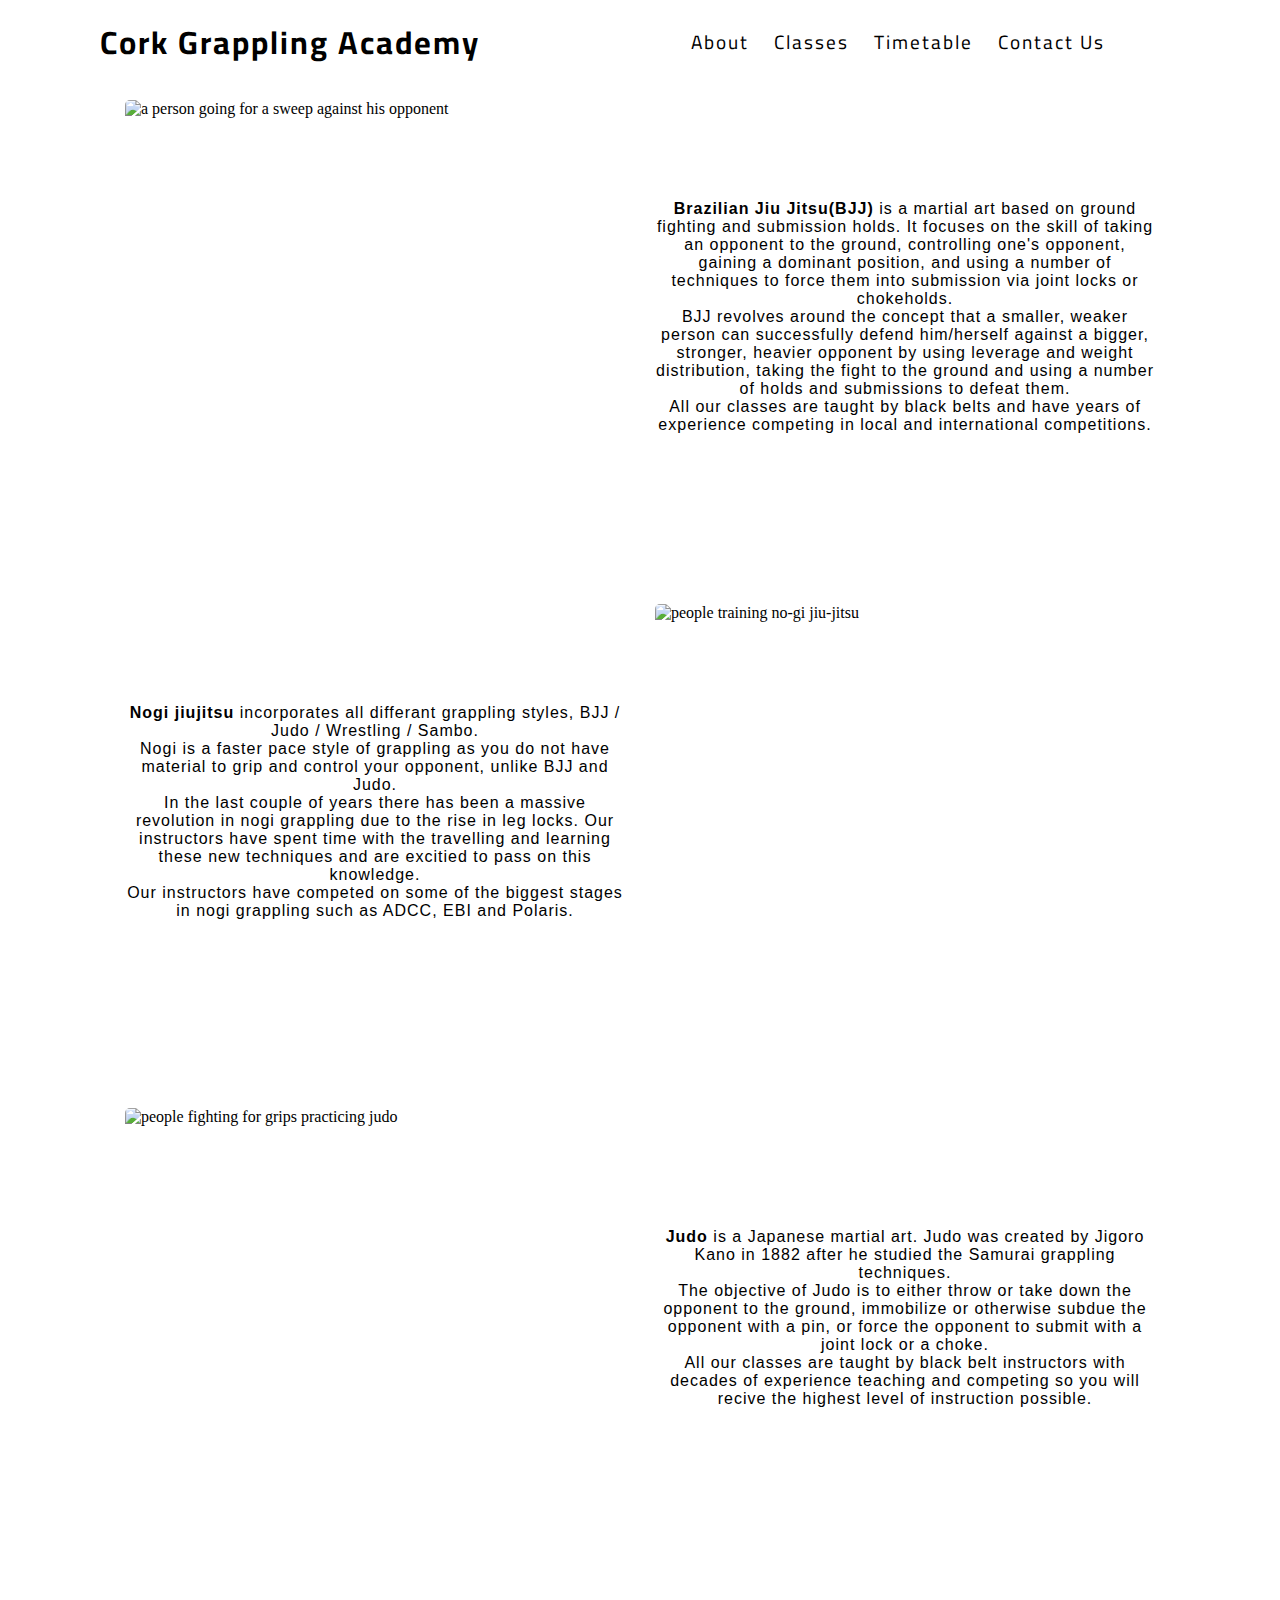
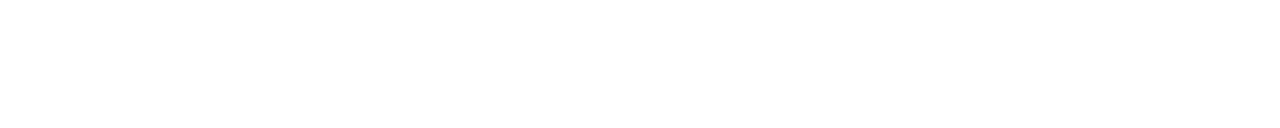
==== classes.html @ ef188385 "Fixed test area for contact-form, message now appears" ====
<!DOCTYPE html>
<html lang="en">
<head>
    <meta charset="UTF-8">
    <meta http-equiv="X-UA-Compatible" content="IE=edge">
    <meta name="viewport" content="width=device-width, initial-scale=1.0">
    <link rel="stylesheet" href="https://use.fontawesome.com/releases/v5.15.4/css/all.css" integrity="sha384-DyZ88mC6Up2uqS4h/KRgHuoeGwBcD4Ng9SiP4dIRy0EXTlnuz47vAwmeGwVChigm" crossorigin="anonymous">
    <meta name="description" content="BJJ/Judo club for adults and kids in Cork,Ireland">
    <meta name="keywords" content="bjj,judo,grappling,adults,kids,fitness,cork,ireland">
    <link rel="stylesheet" href="assets/style.css">
    <link rel="preconnect" href="https://fonts.googleapis.com">
<link rel="preconnect" href="https://fonts.gstatic.com" crossorigin>
<link href="https://fonts.googleapis.com/css2?family=Cairo:wght@700&display=swap" rel="stylesheet">
<link rel="stylesheet" href="https://use.fontawesome.com/releases/v5.15.4/css/all.css" integrity="sha384-DyZ88mC6Up2uqS4h/KRgHuoeGwBcD4Ng9SiP4dIRy0EXTlnuz47vAwmeGwVChigm" crossorigin="anonymous">
    <title>Cork Grappling Acadamy</title>
</head>
<body>
    <!-- Navbar -->
    <header aria-label="the header section of the page">
        <h1 id="logo">Cork Grappling Academy</h1>
        <nav id="menu">
            <ol>
                <li><a href="index.html" aria-label="a link to the homepage section of the site">About</a></li>
                <li><a href="classes.html" aria-label="a link to the classes section of the site">Classes</a></li>
                <li><a href="timetable.html" aria-label="a link to the timetable section of the site">Timetable</a></li>
                <li><a href="contact-us.html" aria-label="a link to the contact us section of the site">Contact Us</a></li>
            </ol>
        </nav>
    </header>
    <!-- Class descriptions -->
    <!-- Brazilian Jiu-jitsu -->
    <section id="first-section">
        <div id="bjj">
            <img src="assets/images/BUTTERFLY GUARD-2.jpg" alt="a person going for a sweep against his opponent">
            <p><b>Brazilian Jiu Jitsu(BJJ)</b> is a martial art based on ground fighting and submission holds.
            It focuses on the skill of taking an opponent to the ground, controlling one's opponent, gaining a dominant position, and using a number of techniques to force them into submission via joint locks or chokeholds.<br>
            BJJ revolves around the concept that a smaller, weaker person can successfully defend him/herself against a bigger, stronger, heavier opponent by using leverage and weight distribution, taking the fight to the ground and using a number of holds and submissions to defeat them.
            <br>All our classes are taught by black belts and have years of experience competing in local and international competitions.
            </p>
        </div>
    </section>
    <!-- No-gi grappling -->
    <section id="second-section">
        <div id="grappling-image">
            <img src="assets/images/stand-up-3.jpg" alt="people training no-gi jiu-jitsu">
            <p><b>Nogi jiujitsu</b> incorporates all differant grappling styles, BJJ / Judo / Wrestling / Sambo.<br>
            Nogi is a faster pace style of grappling as you do not have material to grip and control your opponent, unlike BJJ and Judo.<br>
            In the last couple of years there has been a massive revolution in nogi grappling due to the rise in leg locks. Our instructors have spent time with the travelling and learning these new techniques and are excitied to pass on this knowledge.
            <br> Our instructors have competed on some of the biggest stages in nogi grappling such as ADCC, EBI and Polaris.
            </p>
        </div>
    </section>
    <!-- Judo -->
    <section id="third-section">
        <div id="judo">
            <img src="assets/images/judo-throw.jpg" alt="people fighting for grips practicing judo">
            <p><b>Judo</b> is a Japanese martial art. Judo was created by Jigoro Kano in 1882 after he studied the Samurai grappling techniques.<br>
                The objective of Judo is to either throw or take down the opponent to the ground, immobilize or otherwise subdue the opponent with a pin, or force the opponent to submit with a joint lock or a choke.<br>
                All our classes are taught by black belt instructors with decades of experience teaching and competing so you will recive the highest level of instruction possible.
            </p>
        </div>
    </section>
    <!-- Footer -->
    <footer aria-label="the footer section of the page">    
        <ul class="social-media">
            <li>
                <a href="https://facebook.com" target="_blank" rel="noopener" aria-label="Vitis our facebook page(opens in a new tab)"><i class="fab fa-facebook"></i></a>
            </li>
            <li>
                <a href="https://twitter.com" target="_blank" rel="noopener" aria-label="Vitis our twitter page(opens in a new tab)"><i class="fab fa-twitter-square"></i></a>
            </li>
            <li>
                <a href="https://youtube.com" target="_blank" rel="noopener" aria-label="Vitis our youtube page(opens in a new tab)"><i class="fab fa-youtube-square"></i></a>
            </li>
            <li>
                <a href="https://instagram.com" target="_blank" rel="noopener" aria-label="Vitis our instagram page(opens in a new tab)"><i class="fab fa-instagram"></i></a>
            </li>
        </ul>
    </footer>
    
</body>
</html>
---- assets/style.css ----
*{
    margin:0;
    padding: 0;
    border: none;
}

/* landing page */

/* logo and menu*/

#logo{
    float:left;
    margin-left: 100px;
    font-family: 'Cairo', sans-serif;
    letter-spacing: 2px;
}

#menu{
font-family: 'Cairo', sans-serif;
font-size: 120%;

}

#menu ol{
    display: flex;
    flex-direction: row;
    float:right;
    margin-right: 150px;
}

#menu li{
    list-style-type: none;
    letter-spacing: 2px;
    margin-right: 25px;
    
}

#menu, #logo{
    line-height: 85px;
    height: 100px;
}

#menu a{
    text-decoration: none;
    color: black;
}

#menu a:hover{
    border-bottom: 1px solid black;
    color: rgb(228, 58, 58);
}

/* image-section */

#image-outer{
    height:600px;
    width:100%;
    overflow:hidden;
    position:relative;
}

#image-main{
    height: 600px;
    width:100%;
    background:url(../assets/images/bjj-class-large.jpg) no-repeat center center;
    background-size:cover;
}

/* homepage */

#arrival-info{
    height: 400px;
}

#club-info{
    text-align: center;
    margin-top: 150px;
}

#club-info h1{
    font-family:'Cairo', sans-serif;
    font-size: 300%;
    letter-spacing: 2px;
}

#club-info p{
    font-family: 'Mohave', sans-serif;
    margin-left: 150px;
    margin-right: 150px;
    font-size: 150%;
    letter-spacing: 2px;
}

#club-info hr{
    border-bottom: 1px solid lightgray;
    width: auto;
    margin-top: 5px;
}

/* page-links */

#page-links{
    width:100%;
    height:400px;
    display: inline-flex;
    margin-bottom: 10%;
    justify-content: space-evenly;
}

#classes-link{
    width:450px;
    float: left;
    clear: both;
    height:500px;
    text-align: center;
    letter-spacing: 2px;
}

#timetable-link{
    width:450px;
    float: center;
    clear: both;
    height:500px;
    text-align: center;
    letter-spacing: 2px; 
}

#contact-us-link{
    width: 450px;
    float: right;
    clear: both;
    height:500px;
    text-align: center;
    letter-spacing: 2px;
}

#page-links img{
    height: 500px;
    width:100%;
    border-radius: 5px;
}

#page-links a{
    text-decoration: none;
    color: black;
    font-family: 'Mohave', sans-serif;
    font-size: 150%;
    letter-spacing: 2px;
    text-align: center;
    
}

#page-links a:hover{
    border-bottom: 1px solid black;
    color: rgb(228, 58, 58);
}


/* footer */

footer{
    height: 50px;
    display: flex;
    justify-content: center;
}



.social-media > li {
    display: inline;
}

.social-media i{
    font-size: 200%;
    color: black;
    padding: 15px;
    margin-bottom: 20px;
}

.social-media i:hover{
    color: rgb(228, 58, 58);
}

/* classes page */

#first-section{
    height:500px;
    width:100%;
    display: inline-flex;
    justify-content: space-evenly;
}

#bjj img{
    height: 500px;
    width:500px;
    float: left;
    border-radius: 5px;
}

#bjj p{
    height: 500px;
    width: 500px;
    float:right;
    font-family: 'Mohave', sans-serif;
    letter-spacing: 1px;
    font-size: 100%;
    text-align: center;
    margin-top: 100px;
    margin-left: 30px;
}

#second-section{
    height:500px;
    width:100%;
    display: inline-flex;
    justify-content: space-evenly;
}

#grappling-image img{
    height: 500px;
    width: 500px;
    float: right;
    border-radius: 5px;

}

#grappling-image p{
    height: 500px;
    width: 500px;
    float:left;
    font-family: 'Mohave', sans-serif;
    letter-spacing: 1px;
    font-size: 100%;
    text-align: center;
    margin-top: 100px;
    margin-right: 30px;
}

#third-section{
    height:500px;
    width:100%;
    margin-bottom: 50px;
    display: inline-flex;
    justify-content: space-evenly;
}

#judo img{
    height: 500px;
    width: 500px;
    float: left;
    border-radius: 5px;
}

#judo p{
    height:500px;
    width: 500px;
    float:right;
    font-family: 'Mohave', sans-serif;
    letter-spacing: 1px;
    font-size: 100%;
    text-align: center;
    margin-top: 120px;
    margin-left: 30px;
}

/* timetable */



#outer-section{
    height: 500px;
    width: 100%;
  margin-top: 70px;
}

#inner-section{
    height: 500px;
    width: 100%;
    text-align: center;
    display: flex;
    justify-content: space-around;
    letter-spacing: 1px;
}

#outer-section h1{
    text-align: center;
    font-family:'Cairo', sans-serif;
    letter-spacing: 1.5px;
    margin-bottom: 10px;
}

#timetable-header, #timetable-body{
    display: table-row-group;
    vertical-align: middle;
    box-sizing: border-box;
    font-size: 100%;
}

#timetable-header{
    font-family: 'Cairo', sans-serif;
    background-color: lightgray;
}


#timetable-body{
    font-family: 'Mohave', sans-serif;
}

#timetable-body td{
    border-top: 1px solid lightslategray;
    padding: 10px;
}

#description{
    text-align: center;
    letter-spacing: 1.5px;
    margin-bottom: 50px;
    padding:10px;
    font-size: 18px;
}

#description h2{
    font-family: 'Cairo', sans-serif;
}

#description p{
    font-family: 'Mohave', sans-serif;

}

/* contact-us */

/* form */

#form-layout{
    height:400px;
    width:100%;
   display: flex;
   justify-content:space-evenly;
    font-family: 'Mohave', sans-serif;
    font-size: 20px;
    letter-spacing: 1.5px;
    margin-top: 70px;
}

#form-layout img{
    height: 380px;
    width: auto;
    border-radius: 5px;
}

#form-section h1{
    font-family: 'Cairo', sans-serif;
    font-size: 350%;
    letter-spacing: 1.5px;
   margin-top: 100px;
   text-align: center;
}

#form-section p{
    font-family: 'Mohave', sans-serif;
    font-size: 30px;
    letter-spacing: 1.5px;
    display: flex;
   justify-content: center;
   text-align: center;
}


#your-name, #email{
    border-bottom: 1px solid lightgray;
    text-align: center;
    display: flex;
    justify-content: center;
    font-size: 15px;
}

#your-name:hover, #email:hover, textarea:hover{
    border-bottom: 1px solid black;
}

#form-layout textarea{
    height:150px;
    width:250px;
    font-family: 'Mohave', sans-serif;
}

#submit{
    font-family: 'Mohave', sans-serif;
    font-size: 15px;
    background-color: rgb(228, 58, 58);
    color: white;
    height: 40px;
    width: 80px;
    border-radius: 5px;
}

#submit:hover{
    background-color: white ;
    color: rgb(228, 58, 58);
    border: rgb(228, 58, 58) solid 1px;
}


/* video */

#video-section{
    height: 500px;
    width:100%;
    display: flex;
    justify-content: center;
    margin-top: 15px;
}


/* media queries */



@media screen and (max-width:1080px) {
    #menu{
        width: 100%;
        float: left;
    }
    #menu ol{
        float: left;
        clear: left;
        margin-left: 100px;
    }

    #menu li{
        float: left;
    }

    /* landing page */

    #image-outer{
        height:400px;
    }

    #page-links{
        width:100%;
        text-align: center;
        display: flex;
        flex-direction: column;
        height: 80%;
        align-items: center;
    }

    #classes-link img{
        height: 80%;
    }

    #timetable-link img{
        height:80%;
    }

    #contact-us-link{
        height: 80%;
    }

    /* classes-page */

    #first-section{
        width:100%;
        display: inline;
    }

    #bjj img, #bjj p{
        width:48%;
    }

    #bjj p{
        margin-right: 30px;
        margin-left: 0;
    }

    #second-section{
        width:100%;
    }

    #second-section img, #second-section p{
        width:48%;
    }

    #third-section{
        width: 100%;
    }

    #judo img, #judo p{
        width:48%;
    }

    /* timetable page */

    #outer-section{
        overflow: scroll;
        flex-direction: column;
    }

    table{
        width: 100%;
        font-size: 100%;
    }

    /* contact-us page */

    #form-section{
        width: 100%;
    }

    #form-section p{
        font-size: 160%;
    }
}


@media screen and (max-width:800px){

    /* landing page */
    
    #arrival-info {
        height: 400px;
        width: 100%;
        display: contents;
    }

    #logo{
       margin-left: 0;
       display: contents;
       font-size: 175%;
    }

    #menu{
        margin-right: 0;
        line-height: 0;
        height: 60px;
        margin-top: 3%;
        width: 100%;
        font-size: 125%;
    }

    #menu ol{
        font-size: 80%;
        margin-left: 0;
        margin-right: 0;
        display: inline-block;
    }

    #menu li{
        display: contents;
    }

    #arrival-info p{
        display: contents;
    }

    #page-links{
        margin-top: 15px;
    }

    /* classes */

    #first-section{
        width: fit-content;
        display: inline-flex;
        flex-direction: column;
        text-align: center;
        
    }

    #bjj img{
        height: 80%;
        width: 80%;
        float: none;
    }

    #bjj p{
        height:0;
        margin-top: 0;
        margin-right: 0;
        width:auto;
    }

    #second-section{
        width: fit-content;
        display: inline-flex;
        flex-direction: column;
        margin-top: 50%;
        text-align: center;
    }

    #grappling-image img{
        height: 80%;
        width: 80%;
        float: none;
    }

    #grappling-image p{
        height:0;
        margin-top: 0;
        margin-right: 0;
        width:auto;
    }

    #third-section{
        width: fit-content;
        display: inline-flex;
        flex-direction: column;
        text-align: center;
        margin-top: 5%;
    }

    #judo img{
        height: 80%;
        width: 80%;
        float: none;
    }

    #judo p{
        height:0;
        margin-top: 0;
        margin-left: 0;
        width:auto;
    }



    /* timetable */

    #inner-section{
        display: flex;
        justify-content: flex-start;
    }

    /* contact us */
    #form-layout{
        display: flex;
        flex-direction: column;
        overflow: hidden;
        height: 800px;
    }
 
}
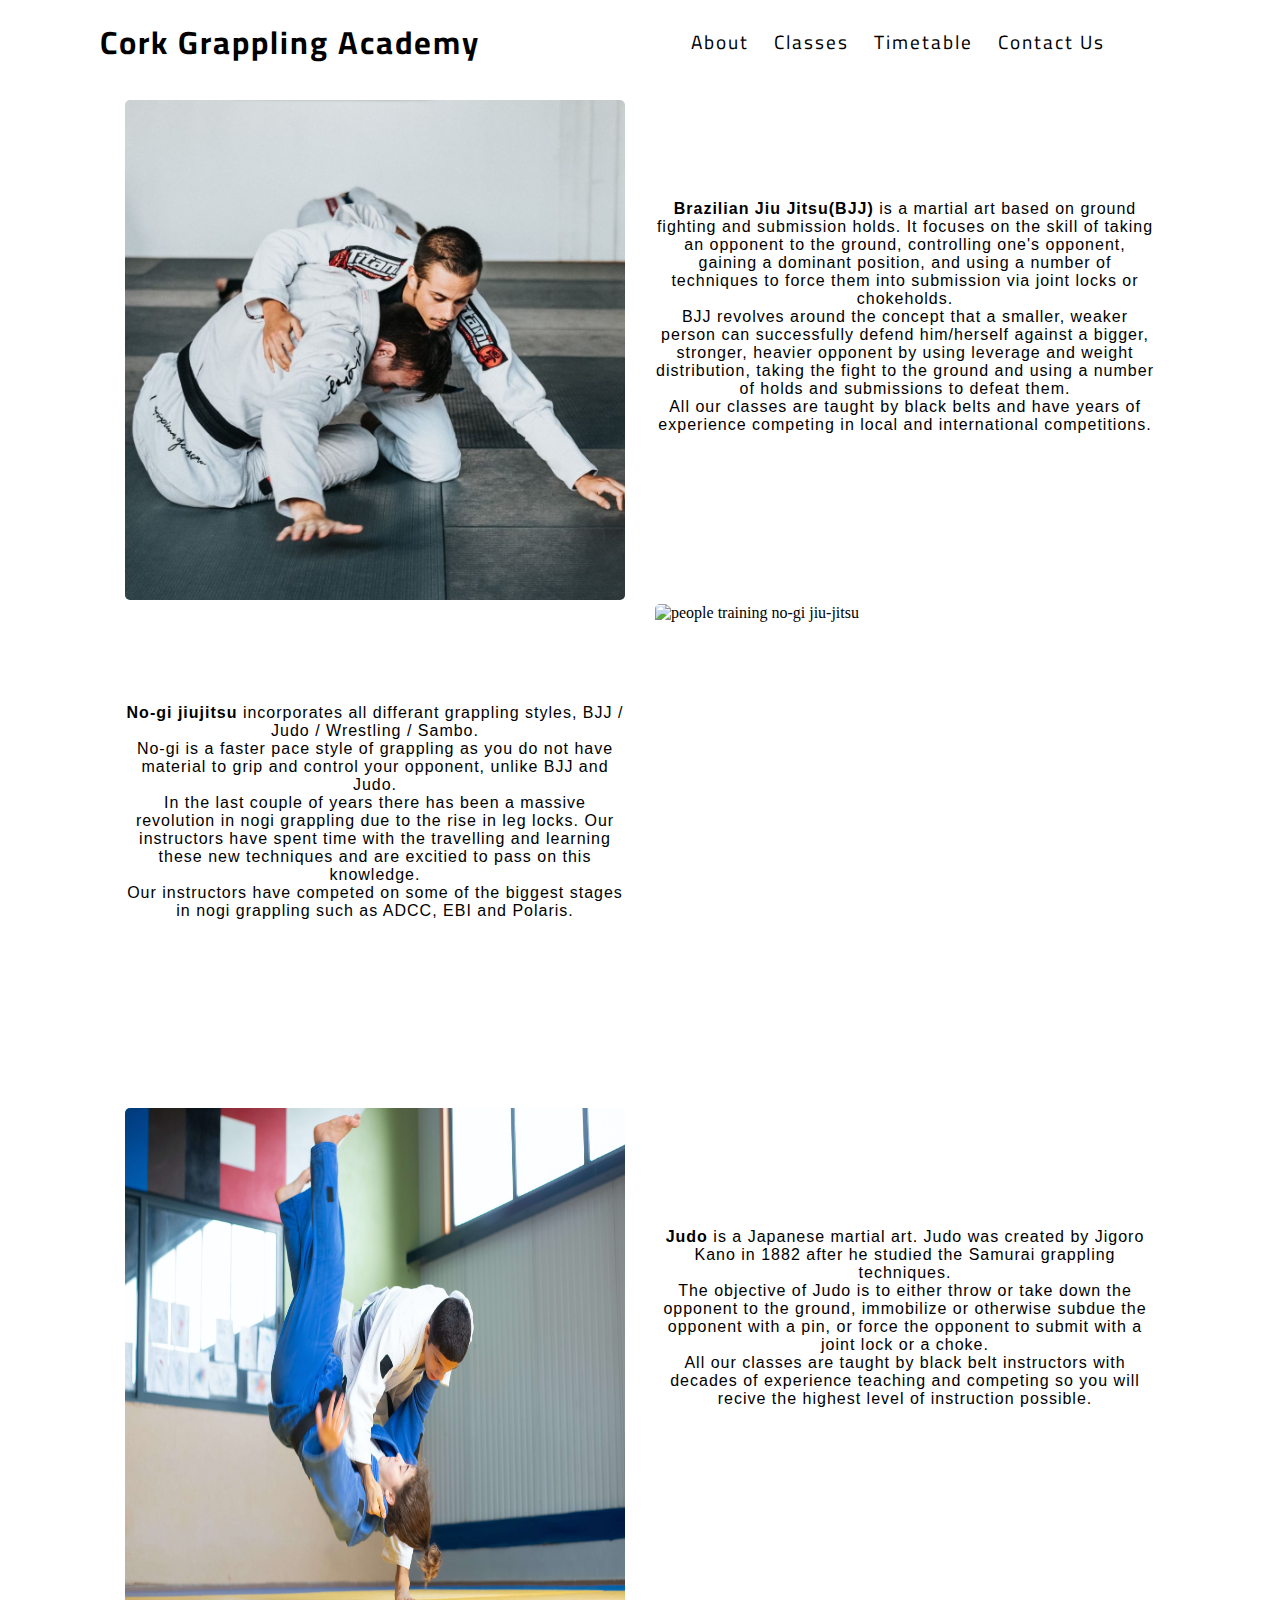
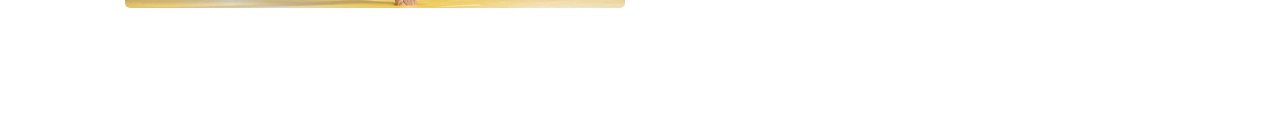
==== commit d0b03f37: "Reduced image dimensions on classes page" ====
--- a/classes.html
+++ b/classes.html
@@ -31,7 +31,7 @@
     <!-- Brazilian Jiu-jitsu -->
     <section id="first-section">
         <div id="bjj">
-            <img src="assets/images/BUTTERFLY GUARD-2.jpg" alt="a person going for a sweep against his opponent">
+            <img src="assets/images/butterfly-guard(2).jpg" alt="a person going for a sweep against his opponent">
             <p><b>Brazilian Jiu Jitsu(BJJ)</b> is a martial art based on ground fighting and submission holds.
             It focuses on the skill of taking an opponent to the ground, controlling one's opponent, gaining a dominant position, and using a number of techniques to force them into submission via joint locks or chokeholds.<br>
             BJJ revolves around the concept that a smaller, weaker person can successfully defend him/herself against a bigger, stronger, heavier opponent by using leverage and weight distribution, taking the fight to the ground and using a number of holds and submissions to defeat them.
@@ -42,9 +42,9 @@
     <!-- No-gi grappling -->
     <section id="second-section">
         <div id="grappling-image">
-            <img src="assets/images/stand-up-3.jpg" alt="people training no-gi jiu-jitsu">
-            <p><b>Nogi jiujitsu</b> incorporates all differant grappling styles, BJJ / Judo / Wrestling / Sambo.<br>
-            Nogi is a faster pace style of grappling as you do not have material to grip and control your opponent, unlike BJJ and Judo.<br>
+            <img src="assets/images/no-gi-image(2).jpg" alt="people training no-gi jiu-jitsu">
+            <p><b>No-gi jiujitsu</b> incorporates all differant grappling styles, BJJ / Judo / Wrestling / Sambo.<br>
+            No-gi is a faster pace style of grappling as you do not have material to grip and control your opponent, unlike BJJ and Judo.<br>
             In the last couple of years there has been a massive revolution in nogi grappling due to the rise in leg locks. Our instructors have spent time with the travelling and learning these new techniques and are excitied to pass on this knowledge.
             <br> Our instructors have competed on some of the biggest stages in nogi grappling such as ADCC, EBI and Polaris.
             </p>
@@ -53,7 +53,7 @@
     <!-- Judo -->
     <section id="third-section">
         <div id="judo">
-            <img src="assets/images/judo-throw.jpg" alt="people fighting for grips practicing judo">
+            <img src="assets/images/judo-throw(2).jpg" alt="people fighting for grips practicing judo">
             <p><b>Judo</b> is a Japanese martial art. Judo was created by Jigoro Kano in 1882 after he studied the Samurai grappling techniques.<br>
                 The objective of Judo is to either throw or take down the opponent to the ground, immobilize or otherwise subdue the opponent with a pin, or force the opponent to submit with a joint lock or a choke.<br>
                 All our classes are taught by black belt instructors with decades of experience teaching and competing so you will recive the highest level of instruction possible.
--- a/assets/style.css
+++ b/assets/style.css
@@ -18,7 +18,6 @@
 #menu{
 font-family: 'Cairo', sans-serif;
 font-size: 120%;
-
 }
 
 #menu ol{
@@ -31,8 +30,7 @@
 #menu li{
     list-style-type: none;
     letter-spacing: 2px;
-    margin-right: 25px;
-    
+    margin-right: 25px; 
 }
 
 #menu, #logo{
@@ -136,7 +134,7 @@
 
 #page-links img{
     height: 500px;
-    width:100%;
+    width:90%;
     border-radius: 5px;
 }
 
@@ -146,15 +144,13 @@
     font-family: 'Mohave', sans-serif;
     font-size: 150%;
     letter-spacing: 2px;
-    text-align: center;
-    
+    text-align: center; 
 }
 
 #page-links a:hover{
     border-bottom: 1px solid black;
     color: rgb(228, 58, 58);
 }
-
 
 /* footer */
 
@@ -163,8 +159,6 @@
     display: flex;
     justify-content: center;
 }
-
-
 
 .social-media > li {
     display: inline;
@@ -221,7 +215,6 @@
     width: 500px;
     float: right;
     border-radius: 5px;
-
 }
 
 #grappling-image p{
@@ -265,12 +258,10 @@
 
 /* timetable */
 
-
-
 #outer-section{
-    height: 500px;
+    height: 400px;
     width: 100%;
-  margin-top: 70px;
+    margin-top: 70px;
 }
 
 #inner-section{
@@ -282,7 +273,7 @@
     letter-spacing: 1px;
 }
 
-#outer-section h1{
+#outer-section h2{
     text-align: center;
     font-family:'Cairo', sans-serif;
     letter-spacing: 1.5px;
@@ -301,7 +292,6 @@
     background-color: lightgray;
 }
 
-
 #timetable-body{
     font-family: 'Mohave', sans-serif;
 }
@@ -325,7 +315,6 @@
 
 #description p{
     font-family: 'Mohave', sans-serif;
-
 }
 
 /* contact-us */
@@ -353,8 +342,8 @@
     font-family: 'Cairo', sans-serif;
     font-size: 350%;
     letter-spacing: 1.5px;
-   margin-top: 100px;
-   text-align: center;
+    margin-top: 100px;
+    text-align: center;
 }
 
 #form-section p{
@@ -362,8 +351,8 @@
     font-size: 30px;
     letter-spacing: 1.5px;
     display: flex;
-   justify-content: center;
-   text-align: center;
+    justify-content: center;
+    text-align: center;
 }
 
 
@@ -375,7 +364,7 @@
     font-size: 15px;
 }
 
-#your-name:hover, #email:hover, textarea:hover{
+#your-name:hover, #email:hover, #form-section textarea:hover{
     border-bottom: 1px solid black;
 }
 
@@ -383,24 +372,24 @@
     height:150px;
     width:250px;
     font-family: 'Mohave', sans-serif;
+    border-bottom: 1px solid lightgray;
 }
 
 #submit{
     font-family: 'Mohave', sans-serif;
     font-size: 15px;
-    background-color: rgb(228, 58, 58);
-    color: white;
+    background-color: black;
+    color: white ;
     height: 40px;
     width: 80px;
     border-radius: 5px;
 }
 
 #submit:hover{
-    background-color: white ;
-    color: rgb(228, 58, 58);
-    border: rgb(228, 58, 58) solid 1px;
-}
-
+    background-color: rgb(228, 58, 58) ;
+    color: black;
+    border: black solid 1px;
+}
 
 /* video */
 
@@ -412,25 +401,42 @@
     margin-top: 15px;
 }
 
-
 /* media queries */
 
-
-
 @media screen and (max-width:1080px) {
-    #menu{
+    /* navbar */
+
+    header{
+        height: 135px;
+    }
+    #logo{
+        margin-left: 0;
+        font-size: 200%;
         width: 100%;
-        float: left;
-    }
-    #menu ol{
-        float: left;
-        clear: left;
-        margin-left: 100px;
-    }
-
-    #menu li{
-        float: left;
-    }
+        text-align: center;
+     }
+ 
+     #menu{
+         margin-right: 0;
+         line-height: 0;
+         height: 60px;
+         margin-top: 3%;
+         width: 100%;
+         font-size: 125%;
+     }
+ 
+     #menu ol{
+         font-size: 80%;
+         margin-left: 0;
+         margin-right: 0;
+         display: inline-flex;
+         width: 100%;
+         justify-content: space-evenly;
+     }
+ 
+     #menu li{
+         display: contents;
+     }
 
     /* landing page */
 
@@ -514,43 +520,16 @@
     }
 }
 
-
 @media screen and (max-width:800px){
 
     /* landing page */
-    
+
     #arrival-info {
         height: 400px;
         width: 100%;
         display: contents;
     }
 
-    #logo{
-       margin-left: 0;
-       display: contents;
-       font-size: 175%;
-    }
-
-    #menu{
-        margin-right: 0;
-        line-height: 0;
-        height: 60px;
-        margin-top: 3%;
-        width: 100%;
-        font-size: 125%;
-    }
-
-    #menu ol{
-        font-size: 80%;
-        margin-left: 0;
-        margin-right: 0;
-        display: inline-block;
-    }
-
-    #menu li{
-        display: contents;
-    }
-
     #arrival-info p{
         display: contents;
     }
@@ -563,14 +542,13 @@
 
     #first-section{
         width: fit-content;
-        display: inline-flex;
-        flex-direction: column;
         text-align: center;
-        
+        display: flex;
+        height: 525px;
     }
 
     #bjj img{
-        height: 80%;
+        height: 60%;
         width: 80%;
         float: none;
     }
@@ -580,14 +558,15 @@
         margin-top: 0;
         margin-right: 0;
         width:auto;
+        letter-spacing: 0;
     }
 
     #second-section{
         width: fit-content;
-        display: inline-flex;
+        text-align: center;
+        display: flex;
         flex-direction: column;
-        margin-top: 50%;
-        text-align: center;
+        height: 525px;
     }
 
     #grappling-image img{
@@ -601,14 +580,15 @@
         margin-top: 0;
         margin-right: 0;
         width:auto;
+        letter-spacing: 0;
     }
 
     #third-section{
         width: fit-content;
-        display: inline-flex;
+        text-align: center;
+        display: flex;
         flex-direction: column;
-        text-align: center;
-        margin-top: 5%;
+        height:525px;
     }
 
     #judo img{
@@ -622,9 +602,8 @@
         margin-top: 0;
         margin-left: 0;
         width:auto;
-    }
-
-
+        letter-spacing: 0;
+    }
 
     /* timetable */
 
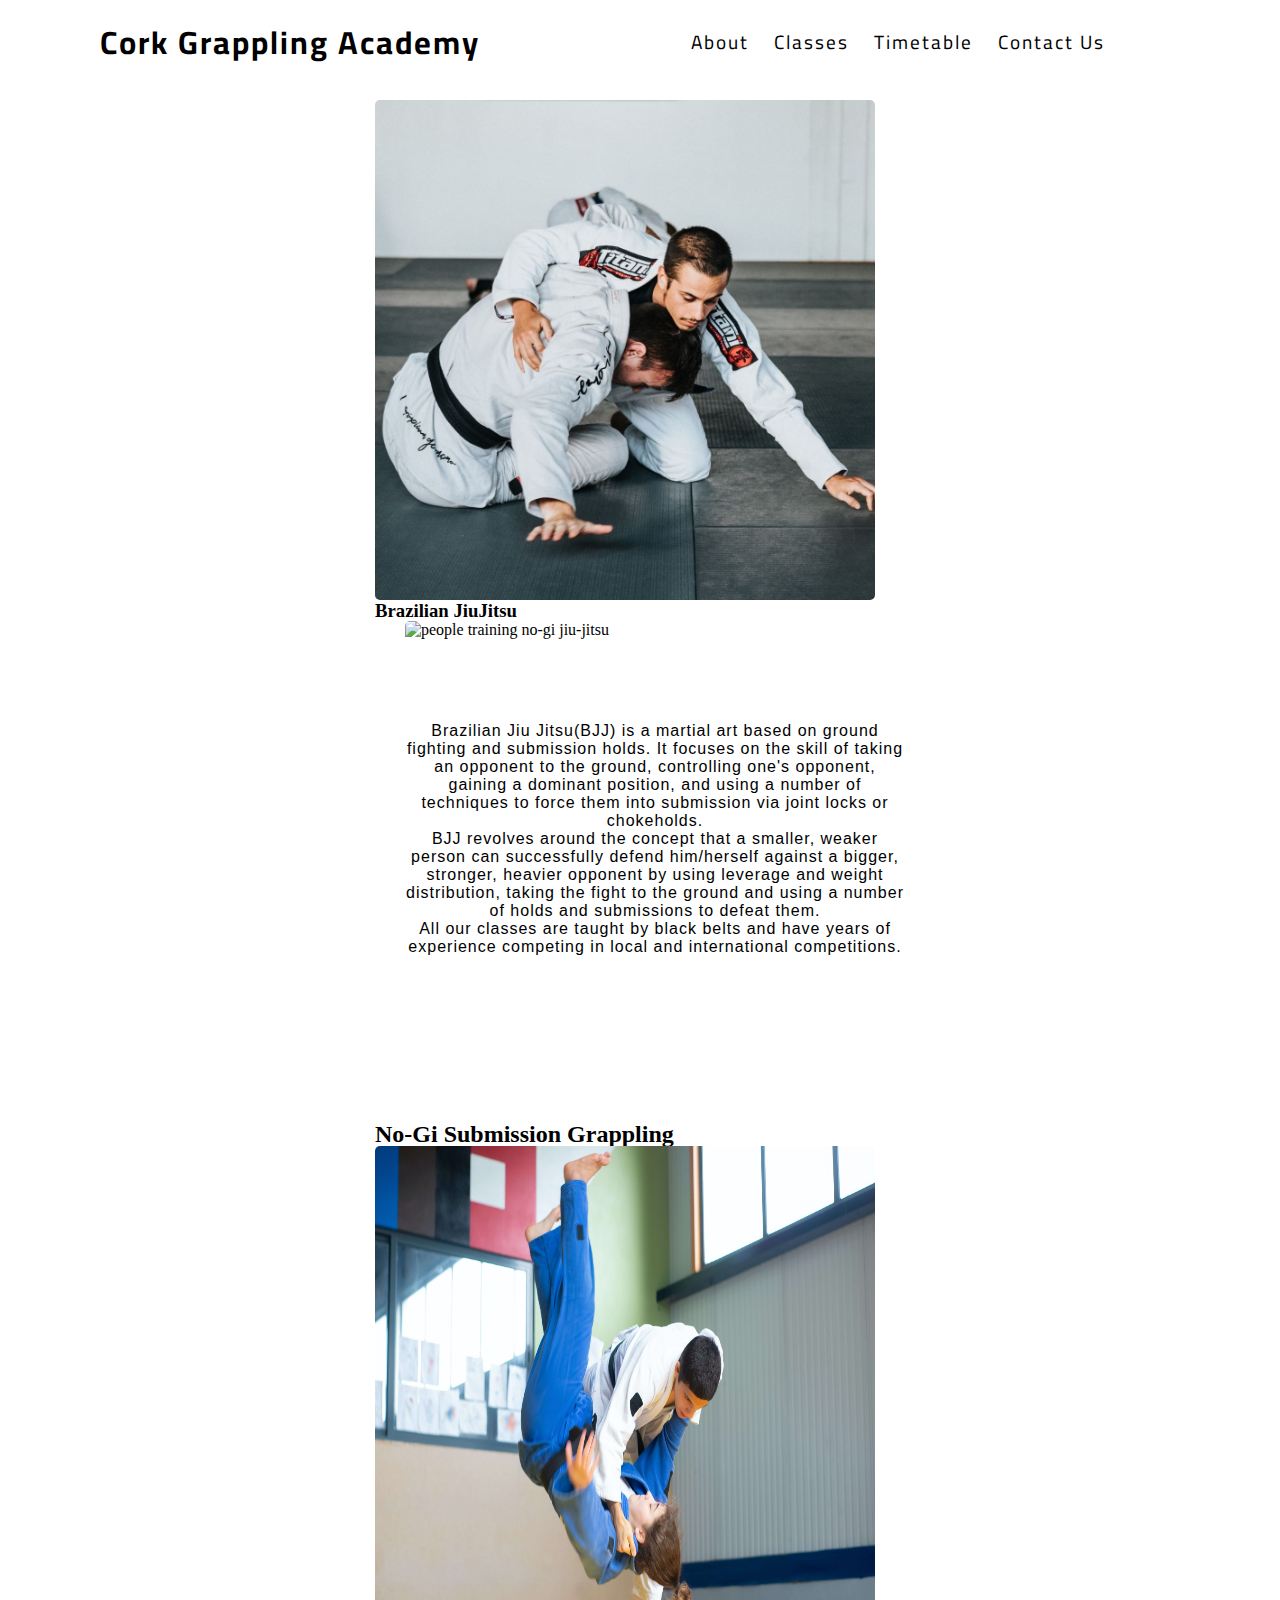
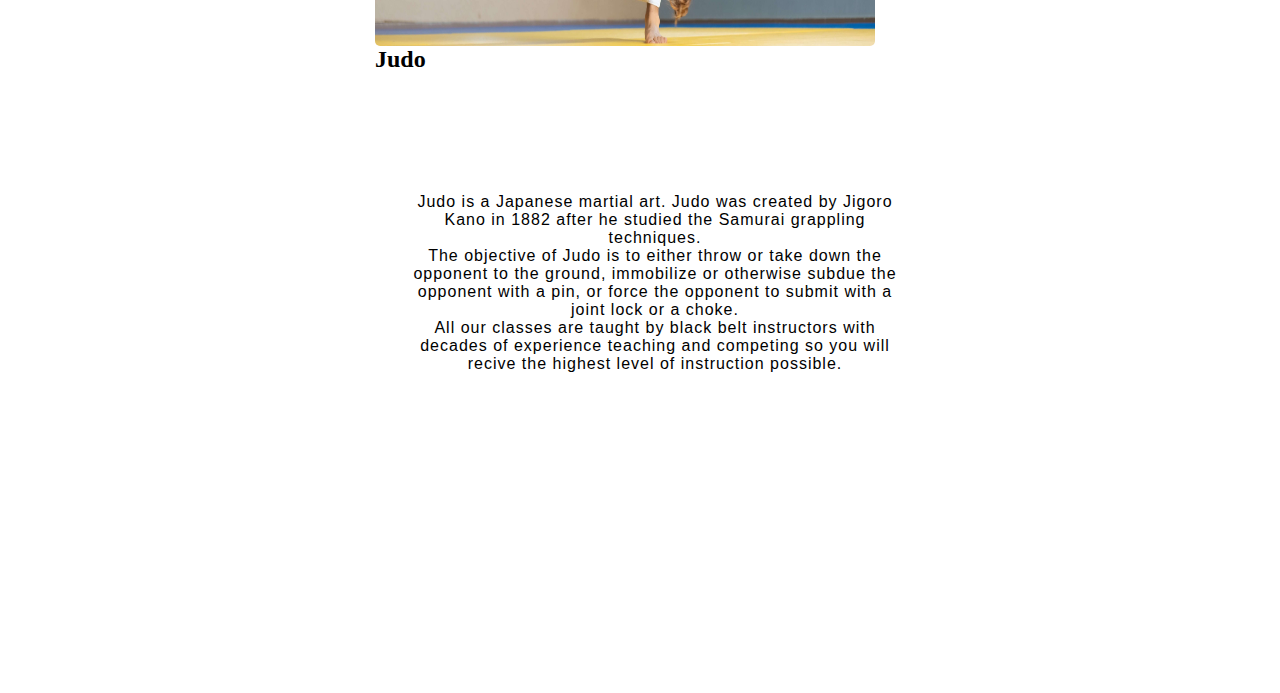
==== commit d190609b: "Fixed spelling error on no-gi grappling paragraph" ====
--- a/classes.html
+++ b/classes.html
@@ -29,37 +29,46 @@
     </header>
     <!-- Class descriptions -->
     <!-- Brazilian Jiu-jitsu -->
-    <section id="first-section">
+    <div id="first-section">
         <div id="bjj">
             <img src="assets/images/butterfly-guard(2).jpg" alt="a person going for a sweep against his opponent">
-            <p><b>Brazilian Jiu Jitsu(BJJ)</b> is a martial art based on ground fighting and submission holds.
-            It focuses on the skill of taking an opponent to the ground, controlling one's opponent, gaining a dominant position, and using a number of techniques to force them into submission via joint locks or chokeholds.<br>
-            BJJ revolves around the concept that a smaller, weaker person can successfully defend him/herself against a bigger, stronger, heavier opponent by using leverage and weight distribution, taking the fight to the ground and using a number of holds and submissions to defeat them.
-            <br>All our classes are taught by black belts and have years of experience competing in local and international competitions.
-            </p>
+            <div id=bjj-text>
+                <h3>Brazilian JiuJitsu</h3>
+                <p>Brazilian Jiu Jitsu(BJJ) is a martial art based on ground fighting and submission holds.
+                It focuses on the skill of taking an opponent to the ground, controlling one's opponent, gaining a dominant position, and using a number of techniques to force them into submission via joint locks or chokeholds.<br>
+                BJJ revolves around the concept that a smaller, weaker person can successfully defend him/herself against a bigger, stronger, heavier opponent by using leverage and weight distribution, taking the fight to the ground and using a number of holds and submissions to defeat them.
+                <br>All our classes are taught by black belts and have years of experience competing in local and international competitions.
+                </p>
+            </div>
         </div>
-    </section>
+    </div>
     <!-- No-gi grappling -->
-    <section id="second-section">
+    <div id="second-section">
         <div id="grappling-image">
             <img src="assets/images/no-gi-image(2).jpg" alt="people training no-gi jiu-jitsu">
-            <p><b>No-gi jiujitsu</b> incorporates all differant grappling styles, BJJ / Judo / Wrestling / Sambo.<br>
-            No-gi is a faster pace style of grappling as you do not have material to grip and control your opponent, unlike BJJ and Judo.<br>
-            In the last couple of years there has been a massive revolution in nogi grappling due to the rise in leg locks. Our instructors have spent time with the travelling and learning these new techniques and are excitied to pass on this knowledge.
-            <br> Our instructors have competed on some of the biggest stages in nogi grappling such as ADCC, EBI and Polaris.
-            </p>
+            <div id=no-gi-text>
+                <h2>No-Gi Submission Grappling</h2>
+                <p>No-gi jiujitsu incorporates all differant grappling styles, BJJ / Judo / Wrestling / Sambo.<br>
+                No-gi is a faster pace style of grappling as you do not have material to grip and control your opponent, unlike BJJ and Judo.<br>
+                In the last couple of years there has been a massive revolution in nogi grappling due to the rise in leg locks. Our instructors have spent time with the travelling and learning these new techniques and are excitied to pass on this knowledge.
+                <br> Our instructors have competed on some of the biggest stages in nogi grappling such as ADCC.
+                </p>
+            </div>    
         </div>
-    </section>
+    </div>
     <!-- Judo -->
-    <section id="third-section">
+    <div id="third-section">
         <div id="judo">
             <img src="assets/images/judo-throw(2).jpg" alt="people fighting for grips practicing judo">
-            <p><b>Judo</b> is a Japanese martial art. Judo was created by Jigoro Kano in 1882 after he studied the Samurai grappling techniques.<br>
+            <div id=judo-text>
+                <h2>Judo</h2>
+                <p>Judo is a Japanese martial art. Judo was created by Jigoro Kano in 1882 after he studied the Samurai grappling techniques.<br>
                 The objective of Judo is to either throw or take down the opponent to the ground, immobilize or otherwise subdue the opponent with a pin, or force the opponent to submit with a joint lock or a choke.<br>
                 All our classes are taught by black belt instructors with decades of experience teaching and competing so you will recive the highest level of instruction possible.
-            </p>
+                </p>
+            </div>    
         </div>
-    </section>
+    </div>
     <!-- Footer -->
     <footer aria-label="the footer section of the page">    
         <ul class="social-media">
--- a/assets/style.css
+++ b/assets/style.css
@@ -280,23 +280,23 @@
     margin-bottom: 10px;
 }
 
-#timetable-header, #timetable-body{
+.timetable-header, .timetable-body{
     display: table-row-group;
     vertical-align: middle;
     box-sizing: border-box;
     font-size: 100%;
 }
 
-#timetable-header{
+.timetable-header{
     font-family: 'Cairo', sans-serif;
     background-color: lightgray;
 }
 
-#timetable-body{
-    font-family: 'Mohave', sans-serif;
-}
-
-#timetable-body td{
+.timetable-body{
+    font-family: 'Mohave', sans-serif;
+}
+
+.timetable-body td{
     border-top: 1px solid lightslategray;
     padding: 10px;
 }
@@ -338,7 +338,7 @@
     border-radius: 5px;
 }
 
-#form-section h1{
+#form-section h2{
     font-family: 'Cairo', sans-serif;
     font-size: 350%;
     letter-spacing: 1.5px;
@@ -393,7 +393,7 @@
 
 /* video */
 
-#video-section{
+.video-section{
     height: 500px;
     width:100%;
     display: flex;
@@ -411,7 +411,7 @@
     }
     #logo{
         margin-left: 0;
-        font-size: 200%;
+        font-size: 150%;
         width: 100%;
         text-align: center;
      }
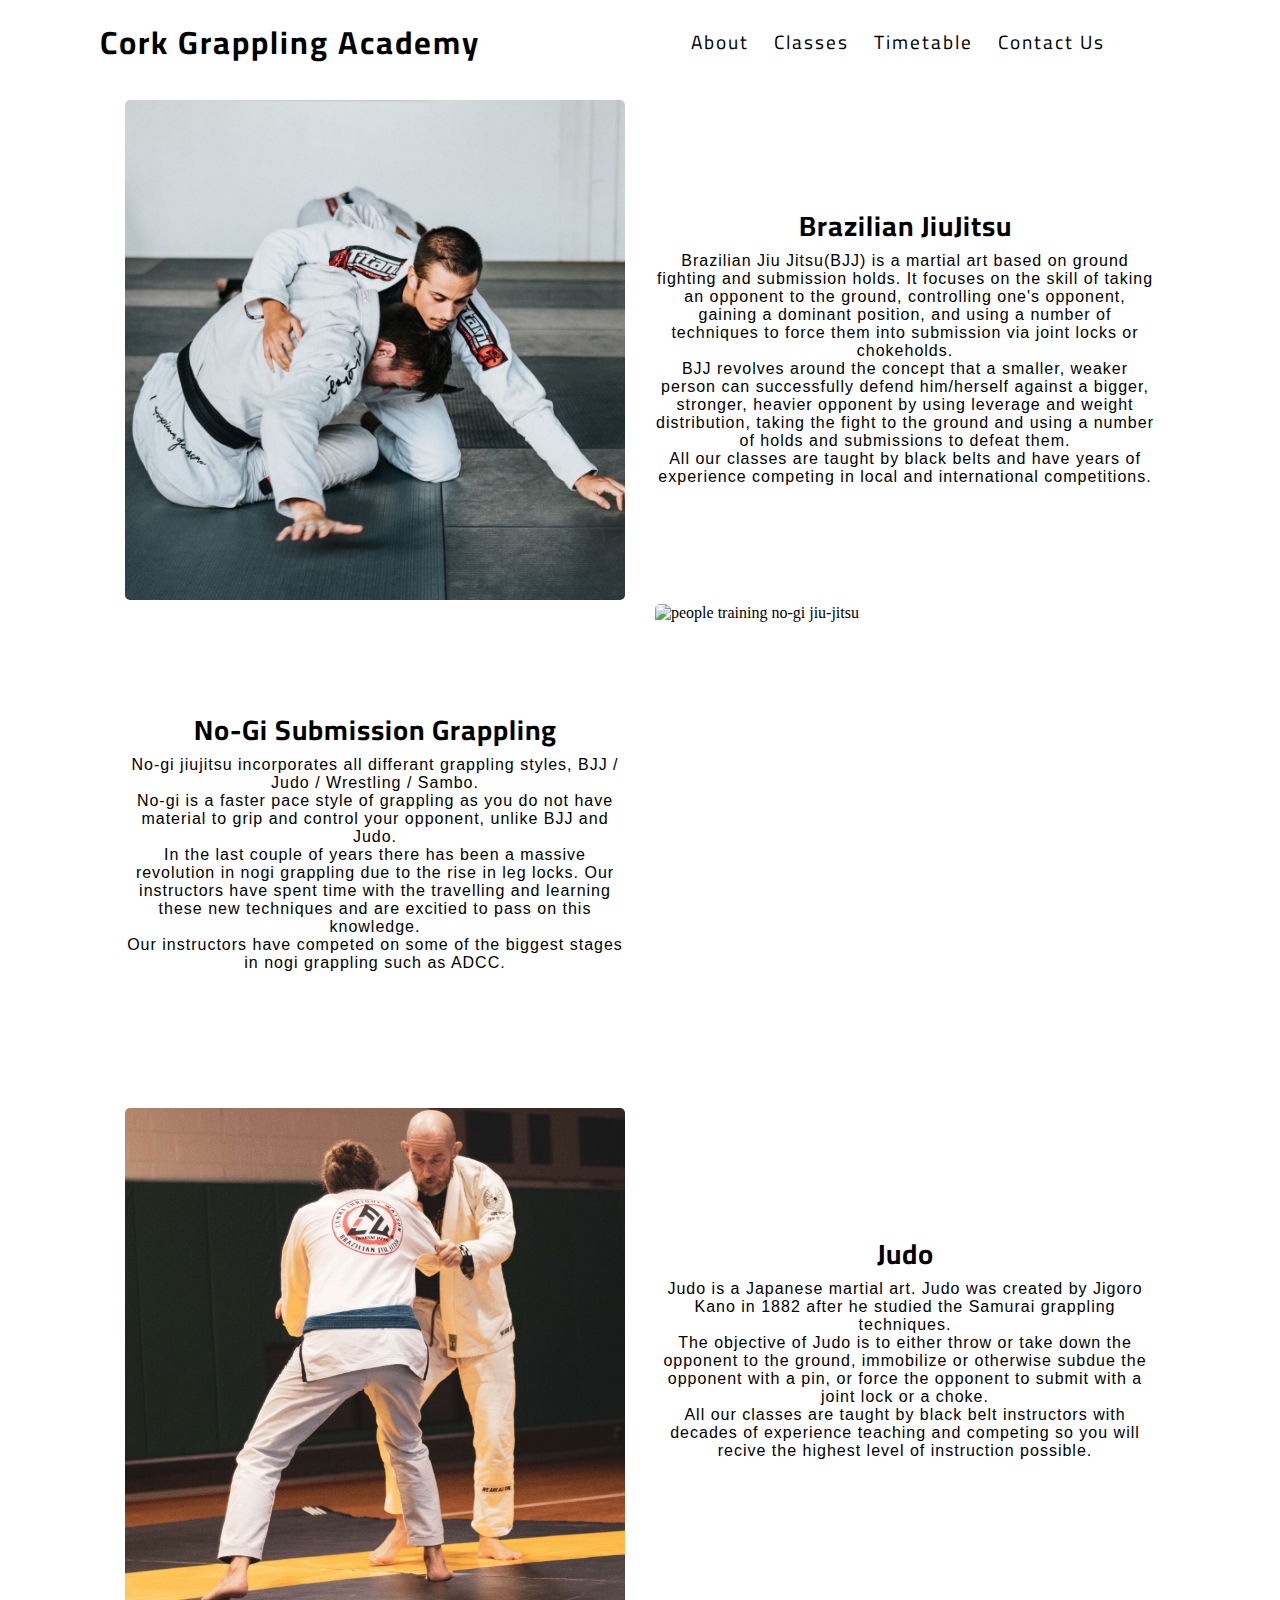
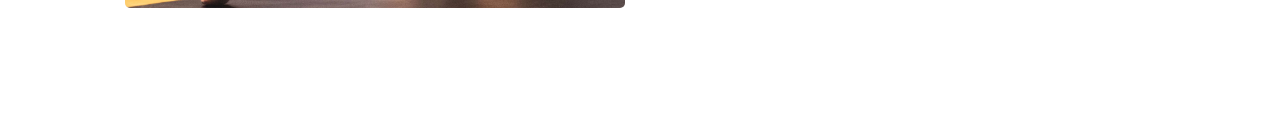
==== commit 46250fef: "Fixed overlapping on classes page for mobile screens." ====
--- a/classes.html
+++ b/classes.html
@@ -59,7 +59,7 @@
     <!-- Judo -->
     <div id="third-section">
         <div id="judo">
-            <img src="assets/images/judo-throw(2).jpg" alt="people fighting for grips practicing judo">
+            <img src="assets/images/judo-section-class.jpg" alt="people fighting for grips practicing judo">
             <div id=judo-text>
                 <h2>Judo</h2>
                 <p>Judo is a Japanese martial art. Judo was created by Jigoro Kano in 1882 after he studied the Samurai grappling techniques.<br>
--- a/assets/style.css
+++ b/assets/style.css
@@ -75,7 +75,7 @@
     margin-top: 150px;
 }
 
-#club-info h1{
+#club-info h2{
     font-family:'Cairo', sans-serif;
     font-size: 300%;
     letter-spacing: 2px;
@@ -116,7 +116,6 @@
 
 #timetable-link{
     width:450px;
-    float: center;
     clear: both;
     height:500px;
     text-align: center;
@@ -191,7 +190,12 @@
     border-radius: 5px;
 }
 
-#bjj p{
+#bjj-text h3{
+    font-family:'Cairo', sans-serif;
+    font-size: 175%;
+}
+
+#bjj-text{
     height: 500px;
     width: 500px;
     float:right;
@@ -217,7 +221,7 @@
     border-radius: 5px;
 }
 
-#grappling-image p{
+#no-gi-text{
     height: 500px;
     width: 500px;
     float:left;
@@ -227,6 +231,11 @@
     text-align: center;
     margin-top: 100px;
     margin-right: 30px;
+}
+
+#no-gi-text h2{
+    font-family:'Cairo', sans-serif;
+    font-size: 175%;
 }
 
 #third-section{
@@ -244,7 +253,7 @@
     border-radius: 5px;
 }
 
-#judo p{
+#judo-text{
     height:500px;
     width: 500px;
     float:right;
@@ -254,6 +263,11 @@
     text-align: center;
     margin-top: 120px;
     margin-left: 30px;
+}
+
+#judo-text h2{
+    font-family:'Cairo', sans-serif;
+    font-size: 175%;
 }
 
 /* timetable */
@@ -432,6 +446,7 @@
          display: inline-flex;
          width: 100%;
          justify-content: space-evenly;
+         height: 10px;
      }
  
      #menu li{
@@ -472,11 +487,11 @@
         display: inline;
     }
 
-    #bjj img, #bjj p{
+    #bjj img, #bjj-text{
         width:48%;
     }
 
-    #bjj p{
+    #bjj-text{
         margin-right: 30px;
         margin-left: 0;
     }
@@ -485,7 +500,7 @@
         width:100%;
     }
 
-    #second-section img, #second-section p{
+    #second-section img, #no-gi-text{
         width:48%;
     }
 
@@ -493,7 +508,7 @@
         width: 100%;
     }
 
-    #judo img, #judo p{
+    #judo img, #judo-text{
         width:48%;
     }
 
@@ -544,7 +559,7 @@
         width: fit-content;
         text-align: center;
         display: flex;
-        height: 525px;
+        height: 600px;
     }
 
     #bjj img{
@@ -553,7 +568,7 @@
         float: none;
     }
 
-    #bjj p{
+    #bjj-text{
         height:0;
         margin-top: 0;
         margin-right: 0;
@@ -566,7 +581,7 @@
         text-align: center;
         display: flex;
         flex-direction: column;
-        height: 525px;
+        height: 600px;
     }
 
     #grappling-image img{
@@ -575,7 +590,7 @@
         float: none;
     }
 
-    #grappling-image p{
+    #no-gi-text{
         height:0;
         margin-top: 0;
         margin-right: 0;
@@ -588,7 +603,7 @@
         text-align: center;
         display: flex;
         flex-direction: column;
-        height:525px;
+        height:600px;
     }
 
     #judo img{
@@ -597,7 +612,7 @@
         float: none;
     }
 
-    #judo p{
+    #judo-text{
         height:0;
         margin-top: 0;
         margin-left: 0;
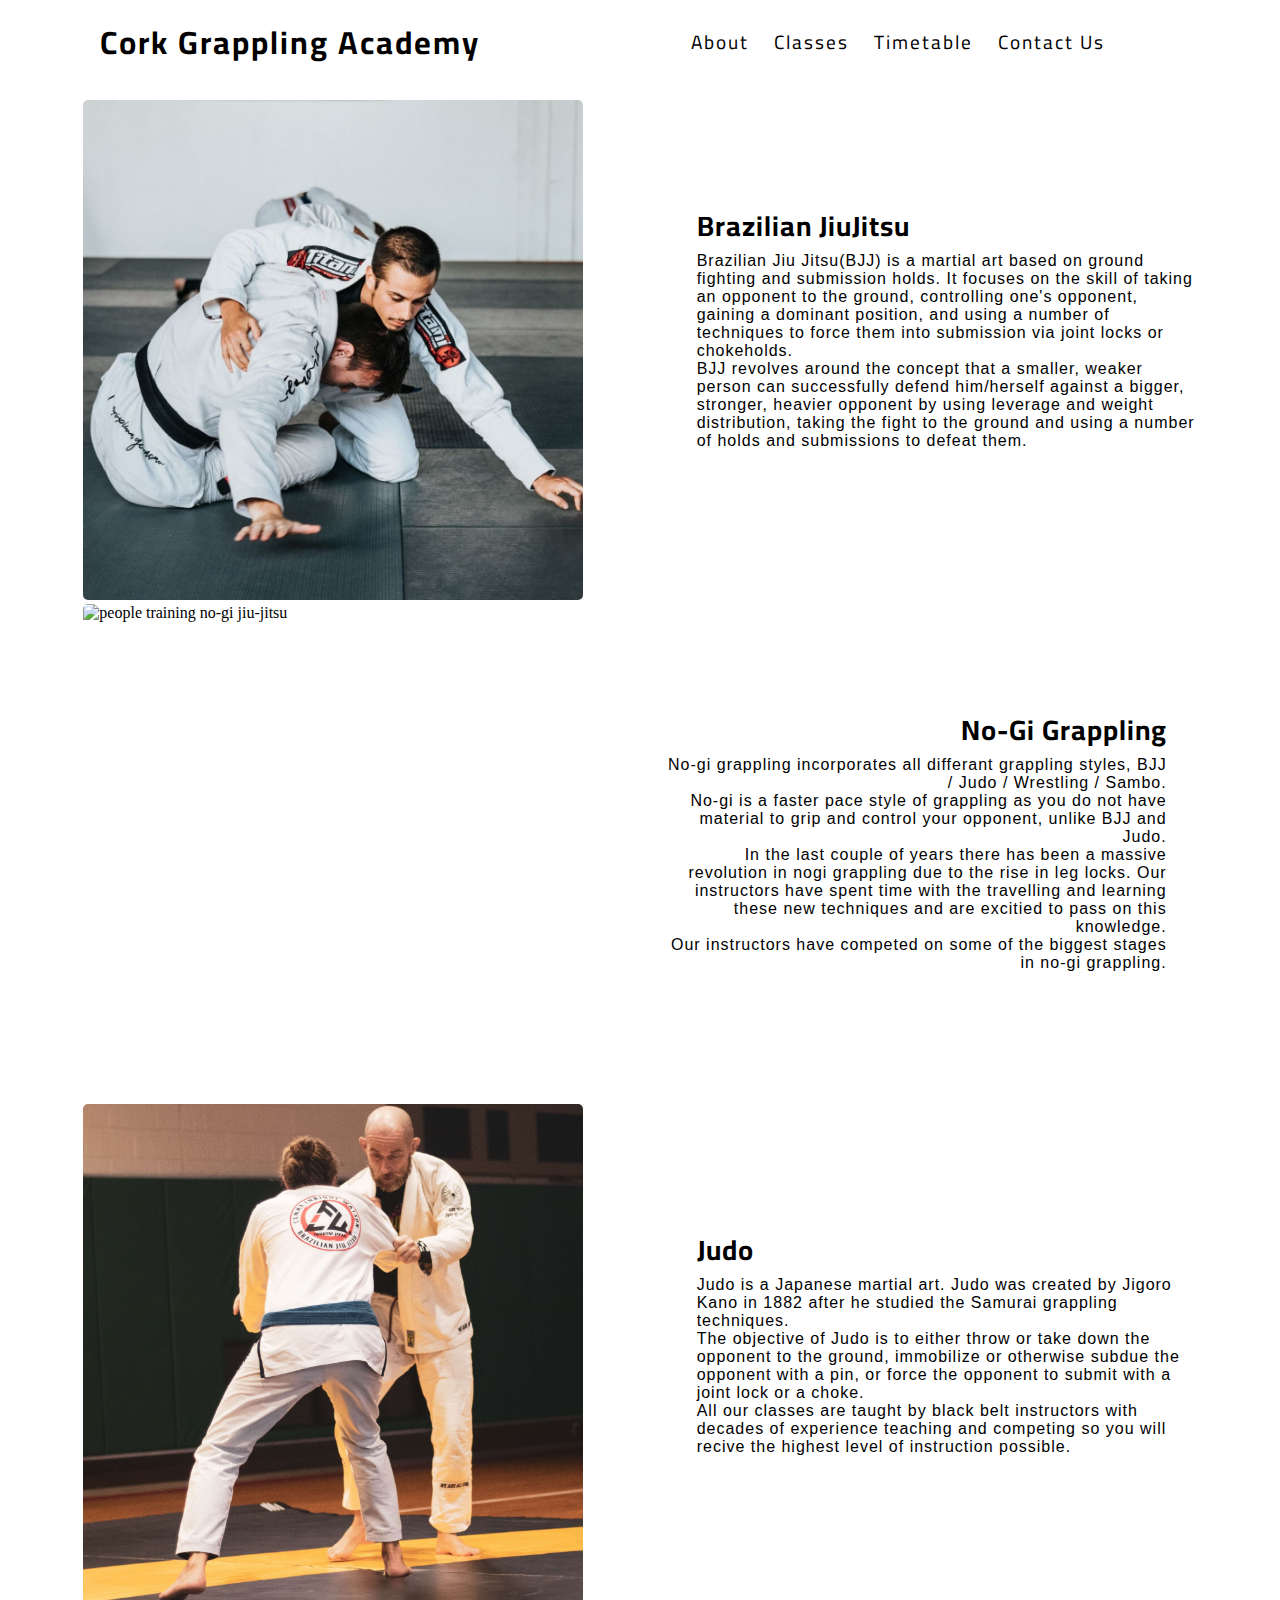
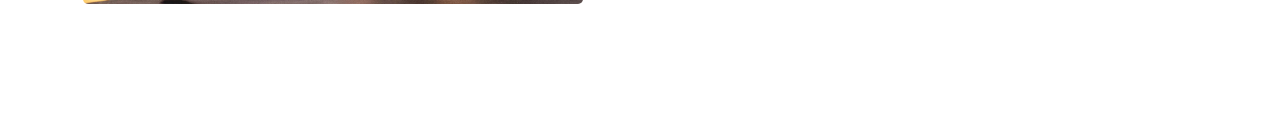
==== commit 6eab365e: "Fixed overlapping on classes page for ipad screens." ====
--- a/classes.html
+++ b/classes.html
@@ -7,11 +7,11 @@
     <link rel="stylesheet" href="https://use.fontawesome.com/releases/v5.15.4/css/all.css" integrity="sha384-DyZ88mC6Up2uqS4h/KRgHuoeGwBcD4Ng9SiP4dIRy0EXTlnuz47vAwmeGwVChigm" crossorigin="anonymous">
     <meta name="description" content="BJJ/Judo club for adults and kids in Cork,Ireland">
     <meta name="keywords" content="bjj,judo,grappling,adults,kids,fitness,cork,ireland">
-    <link rel="stylesheet" href="assets/style.css">
+    <link rel="stylesheet" href="assets/css/style.css">
     <link rel="preconnect" href="https://fonts.googleapis.com">
-<link rel="preconnect" href="https://fonts.gstatic.com" crossorigin>
-<link href="https://fonts.googleapis.com/css2?family=Cairo:wght@700&display=swap" rel="stylesheet">
-<link rel="stylesheet" href="https://use.fontawesome.com/releases/v5.15.4/css/all.css" integrity="sha384-DyZ88mC6Up2uqS4h/KRgHuoeGwBcD4Ng9SiP4dIRy0EXTlnuz47vAwmeGwVChigm" crossorigin="anonymous">
+    <link rel="preconnect" href="https://fonts.gstatic.com" crossorigin>
+    <link href="https://fonts.googleapis.com/css2?family=Cairo:wght@700&display=swap" rel="stylesheet">
+    <link rel="stylesheet" href="https://use.fontawesome.com/releases/v5.15.4/css/all.css" integrity="sha384-DyZ88mC6Up2uqS4h/KRgHuoeGwBcD4Ng9SiP4dIRy0EXTlnuz47vAwmeGwVChigm" crossorigin="anonymous">
     <title>Cork Grappling Acadamy</title>
 </head>
 <body>
@@ -29,46 +29,39 @@
     </header>
     <!-- Class descriptions -->
     <!-- Brazilian Jiu-jitsu -->
-    <div id="first-section">
-        <div id="bjj">
-            <img src="assets/images/butterfly-guard(2).jpg" alt="a person going for a sweep against his opponent">
-            <div id=bjj-text>
-                <h3>Brazilian JiuJitsu</h3>
-                <p>Brazilian Jiu Jitsu(BJJ) is a martial art based on ground fighting and submission holds.
-                It focuses on the skill of taking an opponent to the ground, controlling one's opponent, gaining a dominant position, and using a number of techniques to force them into submission via joint locks or chokeholds.<br>
-                BJJ revolves around the concept that a smaller, weaker person can successfully defend him/herself against a bigger, stronger, heavier opponent by using leverage and weight distribution, taking the fight to the ground and using a number of holds and submissions to defeat them.
-                <br>All our classes are taught by black belts and have years of experience competing in local and international competitions.
-                </p>
-            </div>
+    <section id="bjj-class">
+        <img src="assets/images/butterfly-guard(2).jpg" alt="a person going for a sweep against his opponent">
+        <div id=bjj-text>
+            <h3>Brazilian JiuJitsu</h3>
+            <p>Brazilian Jiu Jitsu(BJJ) is a martial art based on ground fighting and submission holds.
+            It focuses on the skill of taking an opponent to the ground, controlling one's opponent, gaining a dominant position, and using a number of techniques to force them into submission via joint locks or chokeholds.<br>
+            BJJ revolves around the concept that a smaller, weaker person can successfully defend him/herself against a bigger, stronger, heavier opponent by using leverage and weight distribution, taking the fight to the ground and using a number of holds and submissions to defeat them.
+            </p>
         </div>
-    </div>
+    </section>
     <!-- No-gi grappling -->
-    <div id="second-section">
-        <div id="grappling-image">
-            <img src="assets/images/no-gi-image(2).jpg" alt="people training no-gi jiu-jitsu">
-            <div id=no-gi-text>
-                <h2>No-Gi Submission Grappling</h2>
-                <p>No-gi jiujitsu incorporates all differant grappling styles, BJJ / Judo / Wrestling / Sambo.<br>
-                No-gi is a faster pace style of grappling as you do not have material to grip and control your opponent, unlike BJJ and Judo.<br>
-                In the last couple of years there has been a massive revolution in nogi grappling due to the rise in leg locks. Our instructors have spent time with the travelling and learning these new techniques and are excitied to pass on this knowledge.
-                <br> Our instructors have competed on some of the biggest stages in nogi grappling such as ADCC.
-                </p>
-            </div>    
-        </div>
-    </div>
+    <section id="no-gi-class">
+        <img src="assets/images/no-gi-image(2).jpg" alt="people training no-gi jiu-jitsu">
+        <div id=no-gi-text>
+            <h2>No-Gi Grappling</h2>
+            <p>No-gi grappling incorporates all differant grappling styles, BJJ / Judo / Wrestling / Sambo.<br>
+            No-gi is a faster pace style of grappling as you do not have material to grip and control your opponent, unlike BJJ and Judo.<br>
+            In the last couple of years there has been a massive revolution in nogi grappling due to the rise in leg locks. Our instructors have spent time with the travelling and learning these new techniques and are excitied to pass on this knowledge.
+            <br> Our instructors have competed on some of the biggest stages in no-gi grappling.
+            </p>
+        </div>    
+    </section>
     <!-- Judo -->
-    <div id="third-section">
-        <div id="judo">
-            <img src="assets/images/judo-section-class.jpg" alt="people fighting for grips practicing judo">
-            <div id=judo-text>
-                <h2>Judo</h2>
-                <p>Judo is a Japanese martial art. Judo was created by Jigoro Kano in 1882 after he studied the Samurai grappling techniques.<br>
-                The objective of Judo is to either throw or take down the opponent to the ground, immobilize or otherwise subdue the opponent with a pin, or force the opponent to submit with a joint lock or a choke.<br>
-                All our classes are taught by black belt instructors with decades of experience teaching and competing so you will recive the highest level of instruction possible.
-                </p>
-            </div>    
-        </div>
-    </div>
+    <section id="judo-class">
+        <img src="assets/images/judo-section-class.jpg" alt="people fighting for grips practicing judo">
+        <div id=judo-text>
+            <h2>Judo</h2>
+            <p>Judo is a Japanese martial art. Judo was created by Jigoro Kano in 1882 after he studied the Samurai grappling techniques.<br>
+            The objective of Judo is to either throw or take down the opponent to the ground, immobilize or otherwise subdue the opponent with a pin, or force the opponent to submit with a joint lock or a choke.<br>
+            All our classes are taught by black belt instructors with decades of experience teaching and competing so you will recive the highest level of instruction possible.
+            </p>
+        </div>    
+    </section>
     <!-- Footer -->
     <footer aria-label="the footer section of the page">    
         <ul class="social-media">
--- a/assets/css/style.css
+++ b/assets/css/style.css
@@ -0,0 +1,641 @@
+*{
+    margin:0;
+    padding: 0;
+    border: none;
+}
+
+/* landing page */
+
+/* logo and menu*/
+
+#logo{
+    float:left;
+    margin-left: 100px;
+    font-family: 'Cairo', sans-serif;
+    letter-spacing: 2px;
+}
+
+#menu{
+font-family: 'Cairo', sans-serif;
+font-size: 120%;
+}
+
+#menu ol{
+    display: flex;
+    flex-direction: row;
+    float:right;
+    margin-right: 150px;
+}
+
+#menu li{
+    list-style-type: none;
+    letter-spacing: 2px;
+    margin-right: 25px; 
+}
+
+#menu, #logo{
+    line-height: 85px;
+    height: 100px;
+}
+
+#menu a{
+    text-decoration: none;
+    color: black;
+}
+
+#menu a:hover{
+    border-bottom: 1px solid black;
+    color: rgb(228, 58, 58);
+}
+
+/* image-section */
+
+#image-outer{
+    height:600px;
+    width:100%;
+    overflow:hidden;
+    position:relative;
+}
+
+#image-main{
+    height: 600px;
+    width:100%;
+    background:url("../images/bjj-class-large.jpg") no-repeat center center;
+    background-size:cover;
+}
+
+/* homepage */
+
+#club-info{
+    text-align: center;
+}
+
+#club-info h2{
+    font-family:'Cairo', sans-serif;
+    font-size: 300%;
+    letter-spacing: 2px;
+}
+
+#club-info p{
+    font-family: 'Mohave', sans-serif;
+    margin-left: 150px;
+    margin-right: 150px;
+    font-size: 150%;
+    letter-spacing: 2px;
+}
+
+#club-info hr{
+    border-bottom: 1px solid lightgray;
+    width: auto;
+    margin-top: 5px;
+}
+
+/* page-links */
+
+#page-links{
+    width:100%;
+    height:400px;
+    display: inline-flex;
+    margin-bottom: 10%;
+    justify-content: space-evenly;
+    margin-top: 5%;
+}
+
+#classes-link{
+    width:450px;
+    float: left;
+    clear: both;
+    height:500px;
+    text-align: center;
+    letter-spacing: 2px;
+}
+
+#timetable-link{
+    width:450px;
+    clear: both;
+    height:500px;
+    text-align: center;
+    letter-spacing: 2px; 
+}
+
+#contact-us-link{
+    width: 450px;
+    float: right;
+    clear: both;
+    height:500px;
+    text-align: center;
+    letter-spacing: 2px;
+}
+
+#page-links img{
+    height: 500px;
+    width:90%;
+    border-radius: 5px;
+}
+
+#page-links a{
+    text-decoration: none;
+    color: black;
+    font-family: 'Mohave', sans-serif;
+    font-size: 150%;
+    letter-spacing: 2px;
+    text-align: center; 
+}
+
+#page-links a:hover{
+    border-bottom: 1px solid black;
+    color: rgb(228, 58, 58);
+}
+
+/* footer */
+
+footer{
+    height: 50px;
+    display: flex;
+    justify-content: center;
+}
+
+.social-media > li {
+    display: inline;
+}
+
+.social-media i{
+    font-size: 200%;
+    color: black;
+    padding: 15px;
+    margin-bottom: 20px;
+}
+
+.social-media i:hover{
+    color: rgb(228, 58, 58);
+}
+
+/* classes page */
+
+#bjj-class{
+    height:500px;
+    width:100%;
+    display: inline-flex;
+    justify-content: space-evenly;
+}
+
+#bjj-class img{
+    height: 500px;
+    width:500px;
+    float: left;
+    border-radius: 5px;
+}
+
+#bjj-text h3{
+    font-family:'Cairo', sans-serif;
+    font-size: 175%;
+}
+
+#bjj-text{
+    height: 500px;
+    width: 500px;
+    float:right;
+    font-family: 'Mohave', sans-serif;
+    letter-spacing: 1px;
+    font-size: 100%;
+    text-align: left;
+    margin-top: 100px;
+    margin-left: 30px;
+}
+
+#no-gi-class{
+    height:500px;
+    width:100%;
+    display: inline-flex;
+    justify-content: space-evenly;
+}
+
+#no-gi-class img{
+    height: 500px;
+    width: 500px;
+    float: right;
+    border-radius: 5px;
+}
+
+#no-gi-text{
+    height: 500px;
+    width: 500px;
+    float:left;
+    font-family: 'Mohave', sans-serif;
+    letter-spacing: 1px;
+    font-size: 100%;
+    text-align: right;
+    margin-top: 100px;
+    margin-right: 30px;
+}
+
+#no-gi-text h2{
+    font-family:'Cairo', sans-serif;
+    font-size: 175%;
+}
+
+#judo-class{
+    height:500px;
+    width:100%;
+    margin-bottom: 50px;
+    display: inline-flex;
+    justify-content: space-evenly;
+}
+
+#judo-class img{
+    height: 500px;
+    width: 500px;
+    float: left;
+    border-radius: 5px;
+}
+
+#judo-text{
+    height:500px;
+    width: 500px;
+    float:right;
+    font-family: 'Mohave', sans-serif;
+    letter-spacing: 1px;
+    font-size: 100%;
+    text-align: left;
+    margin-top: 120px;
+    margin-left: 30px;
+}
+
+#judo-text h2{
+    font-family:'Cairo', sans-serif;
+    font-size: 175%;
+}
+
+/* timetable */
+
+#outer-section{
+    height: 400px;
+    width: 100%;
+    margin-top: 70px;
+}
+
+#inner-section{
+    height: 500px;
+    width: 100%;
+    text-align: center;
+    display: flex;
+    justify-content: space-around;
+    letter-spacing: 1px;
+}
+
+#outer-section h2{
+    text-align: center;
+    font-family:'Cairo', sans-serif;
+    letter-spacing: 1.5px;
+    margin-bottom: 10px;
+}
+
+.timetable-header, .timetable-body{
+    display: table-row-group;
+    vertical-align: middle;
+    box-sizing: border-box;
+    font-size: 100%;
+}
+
+.timetable-header{
+    font-family: 'Cairo', sans-serif;
+    background-color: lightgray;
+}
+
+.timetable-body{
+    font-family: 'Mohave', sans-serif;
+}
+
+.timetable-body td{
+    border-top: 1px solid lightslategray;
+    padding: 10px;
+}
+
+#description{
+    text-align: center;
+    letter-spacing: 1.5px;
+    margin-bottom: 50px;
+    padding:10px;
+    font-size: 18px;
+}
+
+#description h2{
+    font-family: 'Cairo', sans-serif;
+}
+
+#description p{
+    font-family: 'Mohave', sans-serif;
+}
+
+/* contact-us */
+
+/* form */
+
+#form-layout{
+    height:400px;
+    width:100%;
+   display: flex;
+   justify-content:space-evenly;
+    font-family: 'Mohave', sans-serif;
+    font-size: 20px;
+    letter-spacing: 1.5px;
+    margin-top: 70px;
+}
+
+#form-layout img{
+    height: 380px;
+    width: auto;
+    border-radius: 5px;
+}
+
+#form-section h2{
+    font-family: 'Cairo', sans-serif;
+    font-size: 350%;
+    letter-spacing: 1.5px;
+    margin-top: 100px;
+    text-align: center;
+}
+
+#form-section p{
+    font-family: 'Mohave', sans-serif;
+    font-size: 30px;
+    letter-spacing: 1.5px;
+    display: flex;
+    justify-content: center;
+    text-align: center;
+}
+
+
+#your-name, #email{
+    border-bottom: 1px solid lightgray;
+    text-align: center;
+    display: flex;
+    justify-content: center;
+    font-size: 15px;
+}
+
+#your-name:hover, #email:hover, #form-section textarea:hover{
+    border-bottom: 1px solid black;
+}
+
+#form-layout textarea{
+    height:150px;
+    width:250px;
+    font-family: 'Mohave', sans-serif;
+    border-bottom: 1px solid lightgray;
+}
+
+#submit{
+    font-family: 'Mohave', sans-serif;
+    font-size: 15px;
+    background-color: black;
+    color: white ;
+    height: 40px;
+    width: 80px;
+    border-radius: 5px;
+}
+
+#submit:hover{
+    background-color: rgb(228, 58, 58) ;
+    color: black;
+    border: black solid 1px;
+}
+
+/* video */
+
+.video-section{
+    height: 500px;
+    width:100%;
+    display: flex;
+    justify-content: center;
+    margin-top: 15px;
+}
+
+/* media queries */
+
+@media screen and (max-width:1080px) {
+    /* navbar */
+
+    header{
+        height: 135px;
+    }
+    #logo{
+        margin-left: 0;
+        font-size: 150%;
+        width: 100%;
+        text-align: center;
+     }
+ 
+     #menu{
+         margin-right: 0;
+         line-height: 0;
+         height: 60px;
+         margin-top: 3%;
+         width: 100%;
+         font-size: 125%;
+     }
+ 
+     #menu ol{
+         font-size: 80%;
+         margin-left: 0;
+         margin-right: 0;
+         display: inline-flex;
+         width: 100%;
+         justify-content: space-evenly;
+         height: 10px;
+     }
+ 
+     #menu li{
+         display: contents;
+     }
+
+    /* landing page */
+
+    #image-outer{
+        height:400px;
+    }
+
+    #page-links{
+        width:100%;
+        text-align: center;
+        display: flex;
+        flex-direction: column;
+        height: 80%;
+        align-items: center;
+    }
+
+    #classes-link img{
+        height: 80%;
+    }
+
+    #timetable-link img{
+        height:80%;
+    }
+
+    #contact-us-link{
+        height: 80%;
+    }
+
+    /* classes-page */
+
+    #bjj-class{
+        width:100%;
+        display: inline;
+    }
+
+    #bjj-class img, #bjj-text{
+        width:48%;
+    }
+
+    #bjj-text{
+        margin-right: 30px;
+        margin-left: 0;
+    }
+
+    #no-gi-class{
+        width:100%;
+    }
+
+    #no-gi-class img, #no-gi-text{
+        width:48%;
+    }
+
+    #judo-class{
+        width: 100%;
+    }
+
+    #judo-class img, #judo-text{
+        width:48%;
+    }
+
+    /* timetable page */
+
+    #outer-section{
+        overflow: scroll;
+        flex-direction: column;
+    }
+
+    table{
+        width: 100%;
+        font-size: 100%;
+    }
+
+    /* contact-us page */
+
+    #form-section{
+        width: 100%;
+    }
+
+    #form-section p{
+        font-size: 160%;
+    }
+}
+
+@media screen and (max-width:800px){
+
+    /* landing page */
+
+    #arrival-info {
+        height: 400px;
+        width: 100%;
+        display: contents;
+    }
+
+    #arrival-info p{
+        display: contents;
+    }
+
+    #page-links{
+        margin-top: 15px;
+    }
+
+    /* classes */
+
+    #bjj-class{
+        width: fit-content;
+        display: flex;
+        flex-direction: column;
+        justify-content: flex-start;
+        height: 700px;
+        align-items: center;
+    }
+
+    #bjj-class img{
+        height: 60%;
+        width: 80%;
+        float: none;
+    }
+
+    #bjj-text{
+        margin-top: 0;
+        margin-right: 0;
+        width:auto;
+        letter-spacing: 0;
+        text-align: center;
+        font-size: 110%;
+    }
+
+    #no-gi-class{
+        width: fit-content;
+        display: flex;
+        flex-direction: column;
+        justify-content: flex-start;
+        height: 700px;
+        align-items: center;
+    }
+
+    #no-gi-class img{
+        height: 60%;
+        width: 80%;
+        float: none;
+    }
+
+    #no-gi-text{
+        margin-top: 0;
+        margin-right: 0;
+        width:auto;
+        letter-spacing: 0;
+        text-align: center;
+        font-size: 110%;
+    }
+
+    #judo-class{
+        width: fit-content;
+        display: flex;
+        flex-direction: column;
+        justify-content: flex-start;
+        height: 700px;
+        align-items: center;
+    }
+
+    #judo-class img{
+        height: 60%;
+        width: 80%;
+        float: none;
+    }
+
+    #judo-text{
+        margin-top: 0;
+        margin-left: 0;
+        width:auto;
+        letter-spacing: 0;
+        text-align: center;
+        font-size: 110%;
+    }
+
+    /* timetable */
+
+    #inner-section{
+        display: flex;
+        justify-content: flex-start;
+    }
+
+    /* contact us */
+    #form-layout{
+        display: flex;
+        flex-direction: column;
+        overflow: hidden;
+        height: 800px;
+    }
+ 
+}
